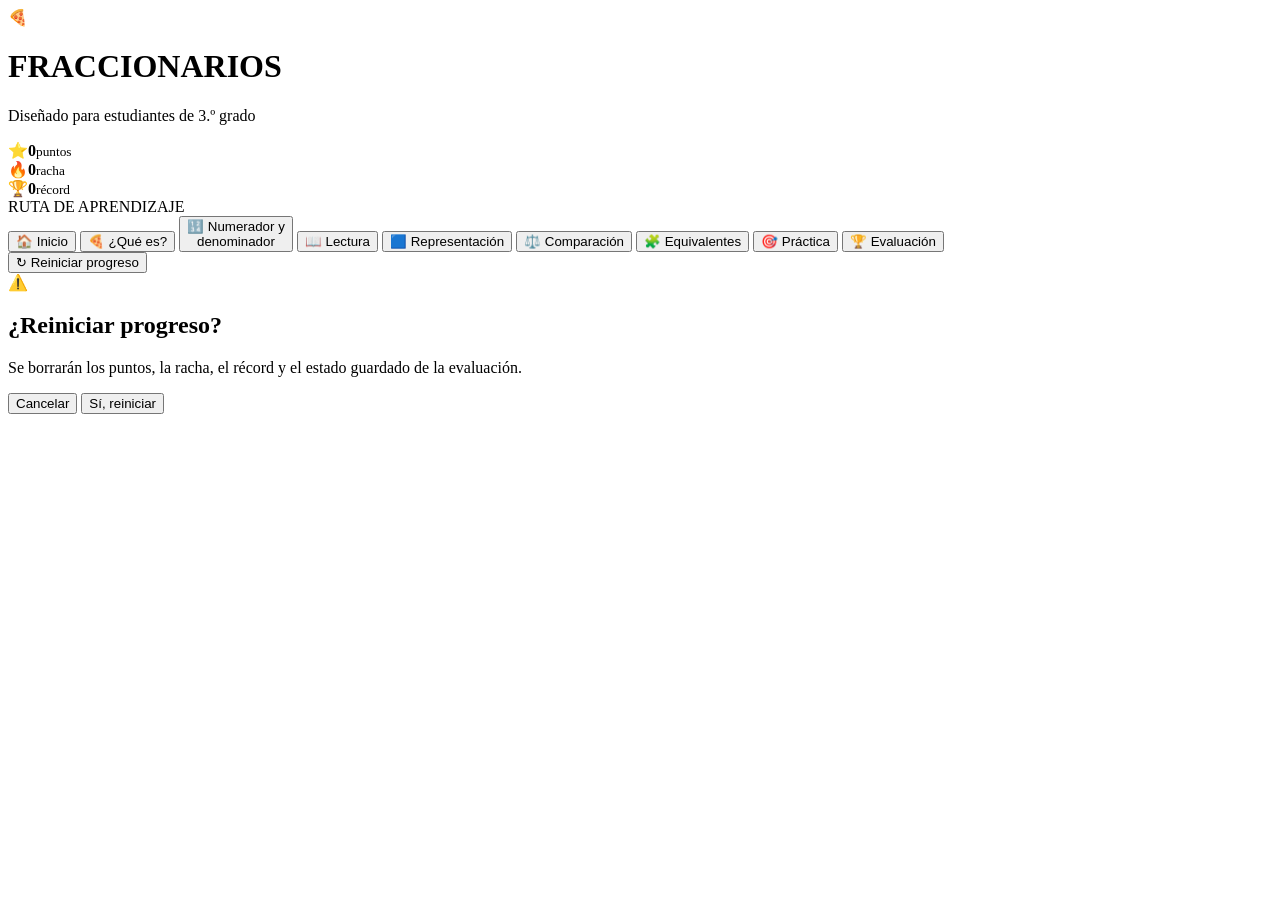
==== materias/fraccionarios.html @ 324e5403 "Add files via upload" ====
<!DOCTYPE html>
<html lang="es">
<head>
  <meta charset="UTF-8">
  <meta name="viewport" content="width=device-width, initial-scale=1.0">
  <meta name="description" content="Fraccionarios interactivos para estudiantes de 3.º grado.">
  <title>Fraccionarios · 3.º grado</title>
  <link rel="stylesheet" href="styles.css">
</head>
<body>
  <div class="app-shell">
    <header class="topbar">
      <div class="brand">
        <div class="brand-icon" aria-hidden="true">🍕</div>
        <div>
          <h1>FRACCIONARIOS</h1>
          <p>Diseñado para estudiantes de 3.º grado</p>
        </div>
      </div>

      <div class="stats" aria-label="Progreso">
        <div class="stat-card"><span>⭐</span><strong id="points">0</strong><small>puntos</small></div>
        <div class="stat-card"><span>🔥</span><strong id="streak">0</strong><small>racha</small></div>
        <div class="stat-card"><span>🏆</span><strong id="bestScore">0</strong><small>récord</small></div>
      </div>
    </header>

    <div class="layout">
      <aside class="sidebar">
        <div class="sidebar-title">RUTA DE APRENDIZAJE</div>
        <nav id="mainNav" class="main-nav" aria-label="Secciones">
          <button class="nav-btn active" data-view="home">🏠 <span>Inicio</span></button>
          <button class="nav-btn" data-view="concepto">🍕 <span>¿Qué es?</span></button>
          <button class="nav-btn" data-view="partes">🔢 <span>Numerador y<br>denominador</span></button>
          <button class="nav-btn" data-view="lectura">📖 <span>Lectura</span></button>
          <button class="nav-btn" data-view="representacion">🟦 <span>Representación</span></button>
          <button class="nav-btn" data-view="comparacion">⚖️ <span>Comparación</span></button>
          <button class="nav-btn" data-view="equivalentes">🧩 <span>Equivalentes</span></button>
          <button class="nav-btn" data-view="practica">🎯 <span>Práctica</span></button>
          <button class="nav-btn" data-view="evaluacion">🏆 <span>Evaluación</span></button>
        </nav>
        <button id="resetProgress" class="reset-btn">↻ Reiniciar progreso</button>
      </aside>

      <main id="app" class="content" tabindex="-1"></main>
    </div>
  </div>

  <div id="toast" class="toast" role="status" aria-live="polite"></div>

  <div id="confirmModal" class="modal-backdrop hidden" role="dialog" aria-modal="true" aria-labelledby="confirmTitle">
    <div class="modal">
      <div class="modal-icon">⚠️</div>
      <h2 id="confirmTitle">¿Reiniciar progreso?</h2>
      <p>Se borrarán los puntos, la racha, el récord y el estado guardado de la evaluación.</p>
      <div class="modal-actions">
        <button id="cancelReset" class="btn secondary">Cancelar</button>
        <button id="confirmReset" class="btn danger">Sí, reiniciar</button>
      </div>
    </div>
  </div>

  <script src="script.js"></script>
</body>
</html>
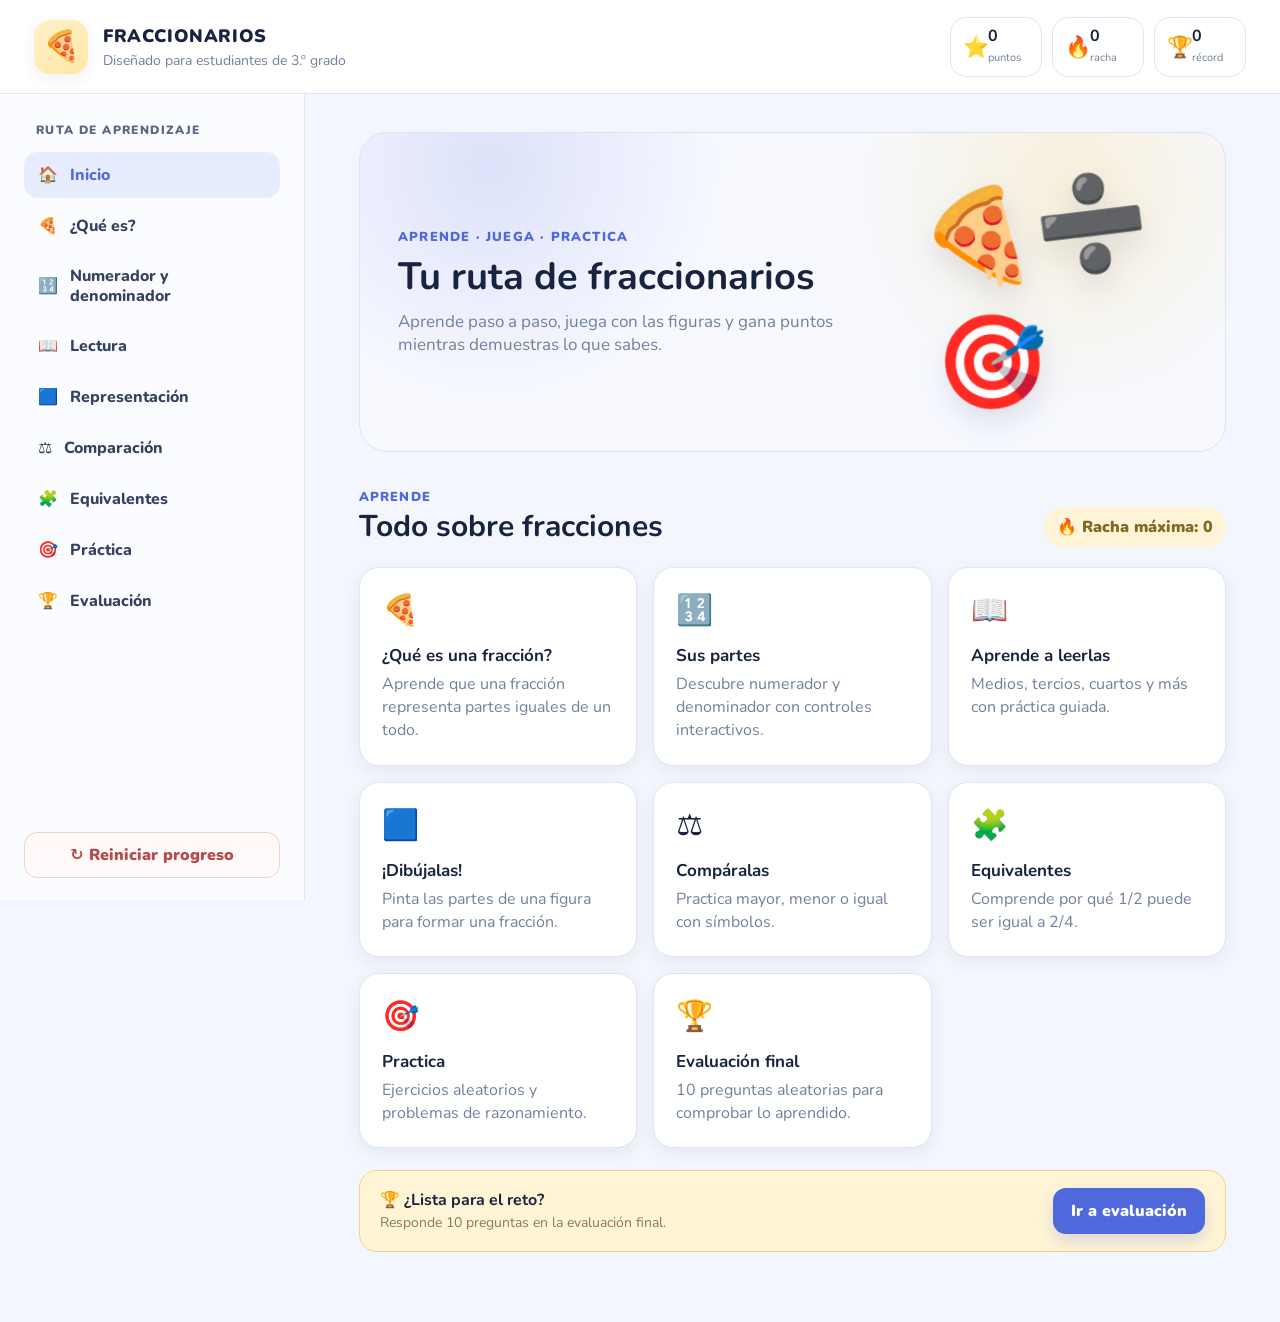
==== commit a6cc5fce: "Add files via upload" ====
--- a/materias/fraccionarios.html
+++ b/materias/fraccionarios.html
@@ -5,7 +5,7 @@
   <meta name="viewport" content="width=device-width, initial-scale=1.0">
   <meta name="description" content="Fraccionarios interactivos para estudiantes de 3.º grado.">
   <title>Fraccionarios · 3.º grado</title>
-  <link rel="stylesheet" href="styles.css">
+  <link rel="stylesheet" href="../css/fraccionarios.css">
 </head>
 <body>
   <div class="app-shell">
@@ -60,6 +60,6 @@
     </div>
   </div>
 
-  <script src="script.js"></script>
+  <script src="../js/fraccionarios.js"></script>
 </body>
 </html>
--- a/css/fraccionarios.css
+++ b/css/fraccionarios.css
@@ -0,0 +1,320 @@
+@import url('https://fonts.googleapis.com/css2?family=Nunito:wght@400;600;700;800;900&family=Press+Start+2P&display=swap');
+
+:root{
+  --bg:#f3f6fc;
+  --surface:#ffffff;
+  --surface-2:#eef2ff;
+  --ink:#17233f;
+  --muted:#71809c;
+  --primary:#4f68db;
+  --primary-dark:#3f55bf;
+  --primary-soft:#e8ecff;
+  --gold:#f6c84c;
+  --gold-soft:#fff4d5;
+  --green:#21a67a;
+  --green-soft:#e4f8f0;
+  --red:#e85d67;
+  --red-soft:#fff0f1;
+  --orange:#f39b35;
+  --purple:#7c63d9;
+  --line:#dfe5f1;
+  --shadow:0 12px 30px rgba(35,52,92,.08);
+  --shadow-sm:0 5px 16px rgba(35,52,92,.07);
+  --radius:20px;
+}
+
+*{box-sizing:border-box}
+html{scroll-behavior:smooth}
+body{
+  margin:0;
+  min-height:100vh;
+  font-family:"Nunito",system-ui,sans-serif;
+  color:var(--ink);
+  background:var(--bg);
+}
+button,input{font:inherit}
+button{cursor:pointer}
+button:focus-visible,input:focus-visible{outline:3px solid rgba(79,104,219,.35);outline-offset:2px}
+
+.topbar{
+  min-height:94px;
+  background:rgba(255,255,255,.97);
+  border-bottom:1px solid var(--line);
+  display:flex;
+  align-items:center;
+  justify-content:space-between;
+  gap:20px;
+  padding:15px 34px;
+  position:sticky;
+  top:0;
+  z-index:20;
+}
+.brand{display:flex;align-items:center;gap:15px}
+.brand-icon{
+  width:54px;height:54px;border-radius:16px;
+  display:grid;place-items:center;font-size:30px;
+  background:linear-gradient(145deg,#fff1c9,#ffe7a4);
+  box-shadow:var(--shadow-sm)
+}
+.brand h1{font-size:18px;letter-spacing:.6px;margin:0 0 3px;font-weight:900}
+.brand p{margin:0;color:var(--muted);font-size:14px}
+.stats{display:flex;gap:10px}
+.stat-card{
+  min-width:92px;height:60px;padding:7px 12px;
+  border:1px solid var(--line);border-radius:16px;background:#fff;
+  display:grid;grid-template-columns:25px 1fr;grid-template-rows:1fr 1fr;
+  align-items:center;
+}
+.stat-card span{grid-row:1/3;font-size:21px}
+.stat-card strong{font-size:16px;line-height:1}
+.stat-card small{font-size:11px;color:var(--muted)}
+
+.layout{display:grid;grid-template-columns:305px minmax(0,1fr);min-height:calc(100vh - 94px)}
+.sidebar{
+  background:#fbfcff;border-right:1px solid var(--line);
+  padding:28px 24px 22px;display:flex;flex-direction:column;
+  position:sticky;top:94px;height:calc(100vh - 94px)
+}
+.sidebar-title{font-size:12px;font-weight:900;letter-spacing:1.4px;color:#596781;margin:0 12px 14px}
+.main-nav{display:grid;gap:5px}
+.nav-btn{
+  border:0;background:transparent;color:#34425e;
+  border-radius:14px;padding:12px 14px;text-align:left;
+  display:flex;align-items:center;gap:12px;font-weight:800;font-size:16px;
+  transition:.2s ease;min-height:46px
+}
+.nav-btn:hover{background:#f0f3ff;transform:translateX(2px)}
+.nav-btn.active{background:var(--primary-soft);color:var(--primary)}
+.nav-btn span{line-height:1.25}
+.reset-btn{
+  margin-top:auto;border:1px solid #f0d2d2;background:#fff9f9;color:#b24d4d;
+  border-radius:13px;padding:11px;font-weight:900;transition:.2s
+}
+.reset-btn:hover{background:#fff0f0;transform:translateY(-1px)}
+
+.content{padding:38px 54px 70px;min-width:0}
+.view{max-width:1120px;margin:0 auto;animation:fadeIn .25s ease}
+@keyframes fadeIn{from{opacity:0;transform:translateY(6px)}to{opacity:1;transform:none}}
+
+.hero{
+  border:1px solid #dce3f7;border-radius:28px;padding:34px 38px;
+  background:
+    radial-gradient(circle at 82% 18%,rgba(246,200,76,.2),transparent 30%),
+    radial-gradient(circle at 15% 10%,rgba(79,104,219,.16),transparent 30%),
+    #f7f9ff;
+  display:flex;justify-content:space-between;gap:25px;align-items:center;
+  margin-bottom:36px;overflow:hidden
+}
+.eyebrow{font-weight:900;letter-spacing:1.2px;color:var(--primary);font-size:13px}
+.hero h2{font-size:38px;line-height:1.12;margin:10px 0 12px}
+.hero p{color:var(--muted);font-size:17px;margin:0;max-width:670px}
+.hero-art{font-size:92px;filter:drop-shadow(0 14px 15px rgba(50,50,80,.12));transform:rotate(-7deg)}
+
+.section-head{display:flex;align-items:end;justify-content:space-between;gap:20px;margin:0 0 20px}
+.section-head h2{margin:0;font-size:30px}
+.section-head p{margin:5px 0 0;color:var(--muted)}
+.kicker{color:var(--primary);font-weight:900;letter-spacing:1.1px;font-size:13px}
+.cards{display:grid;grid-template-columns:repeat(3,minmax(0,1fr));gap:16px}
+.card{
+  background:var(--surface);border:1px solid var(--line);border-radius:20px;
+  padding:22px;box-shadow:var(--shadow-sm);transition:.2s ease
+}
+.card:hover{transform:translateY(-3px);box-shadow:var(--shadow)}
+.card .icon{font-size:30px;margin-bottom:13px}
+.card h3{margin:0 0 6px;font-size:17px}
+.card p{margin:0;color:var(--muted);line-height:1.45}
+.card.action-card{cursor:pointer}
+.card.action-card:hover{border-color:#c9d1ff}
+
+.callout{
+  margin-top:22px;border:1px solid #f0d58b;background:var(--gold-soft);
+  border-radius:18px;padding:17px 20px;display:flex;align-items:center;
+  justify-content:space-between;gap:15px
+}
+.callout strong{display:block}.callout span{color:#8d7a4c;font-size:14px}
+
+.panel{
+  background:#fff;border:1px solid var(--line);border-radius:22px;
+  padding:24px;box-shadow:var(--shadow-sm)
+}
+.grid-2{display:grid;grid-template-columns:repeat(2,minmax(0,1fr));gap:20px}
+.grid-3{display:grid;grid-template-columns:repeat(3,minmax(0,1fr));gap:16px}
+.center{text-align:center}
+.muted{color:var(--muted)}
+.btn{
+  border:0;border-radius:13px;padding:12px 18px;font-weight:900;
+  background:var(--primary);color:#fff;box-shadow:0 7px 15px rgba(79,104,219,.2);
+  transition:.18s ease
+}
+.btn:hover{background:var(--primary-dark);transform:translateY(-2px)}
+.btn:active{transform:translateY(0)}
+.btn.secondary{background:#eef1f7;color:#41506e;box-shadow:none}
+.btn.secondary:hover{background:#e3e7f0}
+.btn.success{background:var(--green)}
+.btn.success:hover{background:#168a65}
+.btn.danger{background:var(--red)}
+.btn.gold{background:var(--gold);color:#493b13;box-shadow:none}
+.btn:disabled{opacity:.5;cursor:not-allowed;transform:none}
+
+.object-picker{display:flex;gap:10px;flex-wrap:wrap;margin:18px 0}
+.object-btn{
+  border:1px solid var(--line);background:#fff;padding:10px 15px;border-radius:12px;
+  font-weight:800;color:#4c5a75
+}
+.object-btn:hover,.object-btn.active{background:var(--primary-soft);border-color:#bdc8ff;color:var(--primary)}
+.visual-stage{
+  min-height:260px;display:grid;place-items:center;background:#fbfcff;
+  border:1px dashed #cfd7e8;border-radius:18px;padding:25px
+}
+.pizza{width:210px;height:210px;border-radius:50%;position:relative;overflow:hidden;
+  background:conic-gradient(#ffd15a 0 25%,#f7b942 25% 50%,#ffe18a 50% 75%,#f3a933 75% 100%);
+  border:8px solid #eaa63a;box-shadow:inset 0 0 0 4px rgba(255,255,255,.35),0 12px 25px rgba(80,60,30,.13)}
+.pizza:before,.pizza:after{content:"";position:absolute;background:rgba(120,75,30,.35);z-index:2}
+.pizza:before{width:100%;height:4px;left:0;top:calc(50% - 2px)}
+.pizza:after{height:100%;width:4px;top:0;left:calc(50% - 2px)}
+.cake{width:240px;height:145px;border-radius:18px 18px 10px 10px;background:linear-gradient(#ffe6ad 0 26%,#b96f42 26% 82%,#9a5635 82%);border:5px solid #8e4d30;position:relative}
+.cake:after{content:"";position:absolute;left:8%;right:8%;top:36px;height:7px;background:#fff1d3;border-radius:8px}
+.chocolate{display:grid;grid-template-columns:repeat(4,1fr);grid-template-rows:repeat(3,1fr);width:260px;height:170px;border-radius:13px;background:#7b422b;border:7px solid #512c20;overflow:hidden}
+.chocolate span{border:2px solid #512c20;background:#925035}.chocolate span:nth-child(3n){background:#a55d37}
+
+.fraction{
+  display:inline-flex;flex-direction:column;vertical-align:middle;align-items:center;
+  font-weight:900;line-height:1;color:var(--ink);min-width:55px
+}
+.fraction .num{border-bottom:3px solid currentColor;padding:0 9px 5px;font-size:1.15em}
+.fraction .den{padding-top:5px;font-size:1.15em}
+.big-fraction{font-size:42px}
+.fraction-control{display:flex;align-items:center;justify-content:center;gap:20px;margin:20px 0}
+.stepper{display:flex;align-items:center;gap:10px}
+.stepper button{
+  width:42px;height:42px;border:0;border-radius:12px;background:var(--primary-soft);
+  color:var(--primary);font-size:23px;font-weight:900
+}
+.stepper button:hover{background:#dce2ff}
+.stepper strong{font-size:32px;min-width:40px;text-align:center}
+.equation{font-size:27px;font-weight:900;text-align:center;margin:18px 0}
+.explain-list{display:grid;gap:11px;margin-top:17px}
+.explain-row{padding:13px 15px;border-radius:13px;background:#f7f9fc}
+.explain-row strong{display:block}.explain-row span{color:var(--muted);font-size:14px}
+
+.reading-card{display:grid;grid-template-columns:160px 1fr;gap:25px;align-items:center}
+.mini-visual{width:150px;height:150px;margin:auto;position:relative}
+.circle-parts{width:150px;height:150px;border-radius:50%;border:7px solid #c7d0e2;background:conic-gradient(var(--primary) var(--filled),#eef1f7 0);position:relative}
+.circle-parts::after{content:"";position:absolute;inset:20px;border-radius:50%;border:2px solid rgba(255,255,255,.7)}
+.reading-answer{padding:15px;border-radius:14px;background:var(--green-soft);color:#167356;font-size:19px;font-weight:900;margin:15px 0}
+.reading-hidden{display:none}
+.controls-row{display:flex;gap:10px;flex-wrap:wrap}
+
+.graph-board{text-align:center}
+.graph-figure{width:min(360px,80vw);height:300px;margin:15px auto}
+.graph-help{background:#f7f9fc;padding:13px;border-radius:14px;color:var(--muted);margin-bottom:14px}
+.click-grid{display:grid;gap:6px;width:min(520px,100%);margin:0 auto}
+.click-cell{
+  aspect-ratio:1;border:2px solid #cbd4e5;border-radius:9px;background:#f0f3f8;
+  transition:.15s;min-width:0
+}
+.click-cell:hover{transform:scale(.96);border-color:#9eace1}
+.click-cell.selected{background:#5b78df;border-color:#405bc4;box-shadow:inset 0 0 0 3px rgba(255,255,255,.18)}
+.target-box{background:var(--gold-soft);border:1px solid #f0d58b;border-radius:15px;padding:14px;text-align:center;margin-bottom:18px}
+.target-box strong{font-size:24px}
+
+.comparison-question{text-align:center}
+.compare-fractions{display:flex;justify-content:center;align-items:center;gap:25px;font-size:35px;font-weight:900;margin:25px 0}
+.symbols{display:flex;justify-content:center;gap:10px}
+.symbol-btn{width:65px;height:55px;border:1px solid var(--line);background:#fff;border-radius:14px;font-size:25px;font-weight:900;color:#40506d}
+.symbol-btn:hover,.symbol-btn.active{background:var(--primary-soft);border-color:#bbc5ff;color:var(--primary)}
+.feedback{margin-top:16px;padding:14px;border-radius:14px;font-weight:800}
+.feedback.correct{background:var(--green-soft);color:#137053}
+.feedback.incorrect{background:var(--red-soft);color:#b6434d}
+
+.equiv-figures{display:grid;grid-template-columns:1fr 1fr;gap:25px;align-items:center}
+.partition{
+  width:min(280px,100%);height:190px;margin:auto;border:4px solid #aeb9cf;border-radius:18px;
+  display:grid;overflow:hidden;background:#f1f3f7
+}
+.partition div{border:1px solid #c7cede;background:#e9edf4;transition:.2s}
+.partition div.filled{background:#6c86e5}
+.slider-wrap{margin:15px 0}.slider-wrap label{font-weight:800;display:flex;justify-content:space-between}
+input[type=range]{width:100%;accent-color:var(--primary)}
+
+.practice-box{max-width:760px;margin:0 auto}
+.question-number{color:var(--primary);font-weight:900;font-size:13px;letter-spacing:1px}
+.question-text{font-size:24px;font-weight:900;line-height:1.35;margin:10px 0 20px}
+.answer-grid{display:grid;grid-template-columns:repeat(2,minmax(0,1fr));gap:12px}
+.answer-btn{
+  border:1px solid var(--line);background:#fff;border-radius:15px;padding:15px;
+  color:var(--ink);font-weight:900;text-align:left;transition:.18s
+}
+.answer-btn:hover{border-color:#abb9ef;background:#f7f8ff;transform:translateY(-1px)}
+.answer-btn.selected{border-color:var(--primary);background:var(--primary-soft);color:var(--primary)}
+.answer-btn.correct{background:var(--green-soft);border-color:#8ed9bd;color:#126d51}
+.answer-btn.wrong{background:var(--red-soft);border-color:#efb1b7;color:#a73f49}
+.problem-card{margin-top:20px;background:#fffaf0;border:1px solid #f0dfad;border-radius:17px;padding:18px}
+.feedback-box{min-height:52px;margin-top:15px}
+
+.eval-start{text-align:center;padding:30px}
+.eval-start .trophy{font-size:70px}
+.eval-progress{height:10px;background:#e8ebf2;border-radius:20px;overflow:hidden;margin:15px 0 22px}
+.eval-progress > div{height:100%;background:linear-gradient(90deg,var(--primary),#8297ef);width:0;transition:.25s}
+.eval-options{display:grid;gap:10px}
+.eval-option{border:1px solid var(--line);background:#fff;border-radius:14px;padding:14px;text-align:left;font-weight:800}
+.eval-option:hover{background:#f7f8ff;border-color:#b8c2ee}
+.eval-option.selected{background:var(--primary-soft);border-color:#aebaff;color:var(--primary)}
+.eval-result{text-align:center;padding:30px}
+.score-ring{width:150px;height:150px;border-radius:50%;margin:10px auto 20px;display:grid;place-items:center;background:conic-gradient(var(--primary) var(--score-angle),#e8ebf3 0)}
+.score-ring::before{content:"";grid-area:1/1;width:116px;height:116px;border-radius:50%;background:#fff}
+.score-ring span{grid-area:1/1;z-index:1;font-size:29px;font-weight:900}
+.badges{display:flex;justify-content:center;gap:10px;flex-wrap:wrap;margin:18px 0}
+.badge{padding:9px 13px;border-radius:999px;background:var(--gold-soft);font-weight:900;color:#806a28}
+
+.toast{
+  position:fixed;right:22px;bottom:22px;z-index:50;
+  background:#17233f;color:#fff;border-radius:14px;padding:13px 17px;
+  box-shadow:var(--shadow);transform:translateY(20px);opacity:0;pointer-events:none;
+  transition:.25s;font-weight:800
+}
+.toast.show{transform:none;opacity:1}
+.modal-backdrop{
+  position:fixed;inset:0;background:rgba(18,28,49,.48);backdrop-filter:blur(3px);
+  z-index:100;display:grid;place-items:center;padding:20px
+}
+.hidden{display:none!important}
+.modal{background:#fff;border-radius:24px;max-width:430px;width:100%;padding:28px;box-shadow:0 25px 70px rgba(0,0,0,.2);text-align:center}
+.modal-icon{font-size:45px}.modal h2{margin:8px 0}.modal p{color:var(--muted);line-height:1.5}
+.modal-actions{display:flex;justify-content:center;gap:10px;margin-top:20px}
+
+.reward{animation:pop .45s ease}
+@keyframes pop{0%{transform:scale(.8);opacity:.4}65%{transform:scale(1.08)}100%{transform:scale(1);opacity:1}}
+
+@media(max-width:1050px){
+  .layout{grid-template-columns:235px 1fr}
+  .sidebar{padding:25px 14px}
+  .content{padding:30px 28px 60px}
+  .cards{grid-template-columns:repeat(2,minmax(0,1fr))}
+}
+@media(max-width:760px){
+  .topbar{position:relative;padding:13px 15px;align-items:flex-start}
+  .brand-icon{width:45px;height:45px;font-size:25px}.brand h1{font-size:15px}.brand p{font-size:11px}
+  .stats{gap:5px}.stat-card{min-width:65px;height:52px;padding:5px 7px}.stat-card span{font-size:16px}.stat-card strong{font-size:14px}.stat-card small{font-size:9px}
+  .layout{display:block}
+  .sidebar{position:sticky;top:0;height:auto;z-index:15;padding:8px;border-right:0;border-bottom:1px solid var(--line);overflow-x:auto}
+  .sidebar-title{display:none}
+  .main-nav{display:flex;gap:5px;width:max-content}
+  .nav-btn{padding:9px 11px;min-height:40px;font-size:13px;white-space:nowrap}
+  .nav-btn br{display:none}.reset-btn{display:none}
+  .content{padding:22px 14px 45px}
+  .hero{padding:25px 20px;border-radius:22px}.hero h2{font-size:29px}.hero p{font-size:15px}.hero-art{font-size:65px}
+  .cards,.grid-2,.grid-3,.equiv-figures{grid-template-columns:1fr}
+  .section-head{display:block}.section-head h2{font-size:25px}
+  .panel{padding:18px}
+  .reading-card{grid-template-columns:1fr}
+  .answer-grid{grid-template-columns:1fr}
+  .compare-fractions{gap:13px;font-size:28px}.big-fraction{font-size:34px}
+  .fraction-control{gap:9px}
+}
+@media(max-width:470px){
+  .topbar{gap:8px}.brand p{display:none}.brand-icon{display:none}
+  .stats{margin-left:auto}.stat-card{min-width:56px}.stat-card span{display:none}
+  .hero-art{display:none}.hero h2{font-size:25px}
+  .content{padding-left:10px;padding-right:10px}
+}
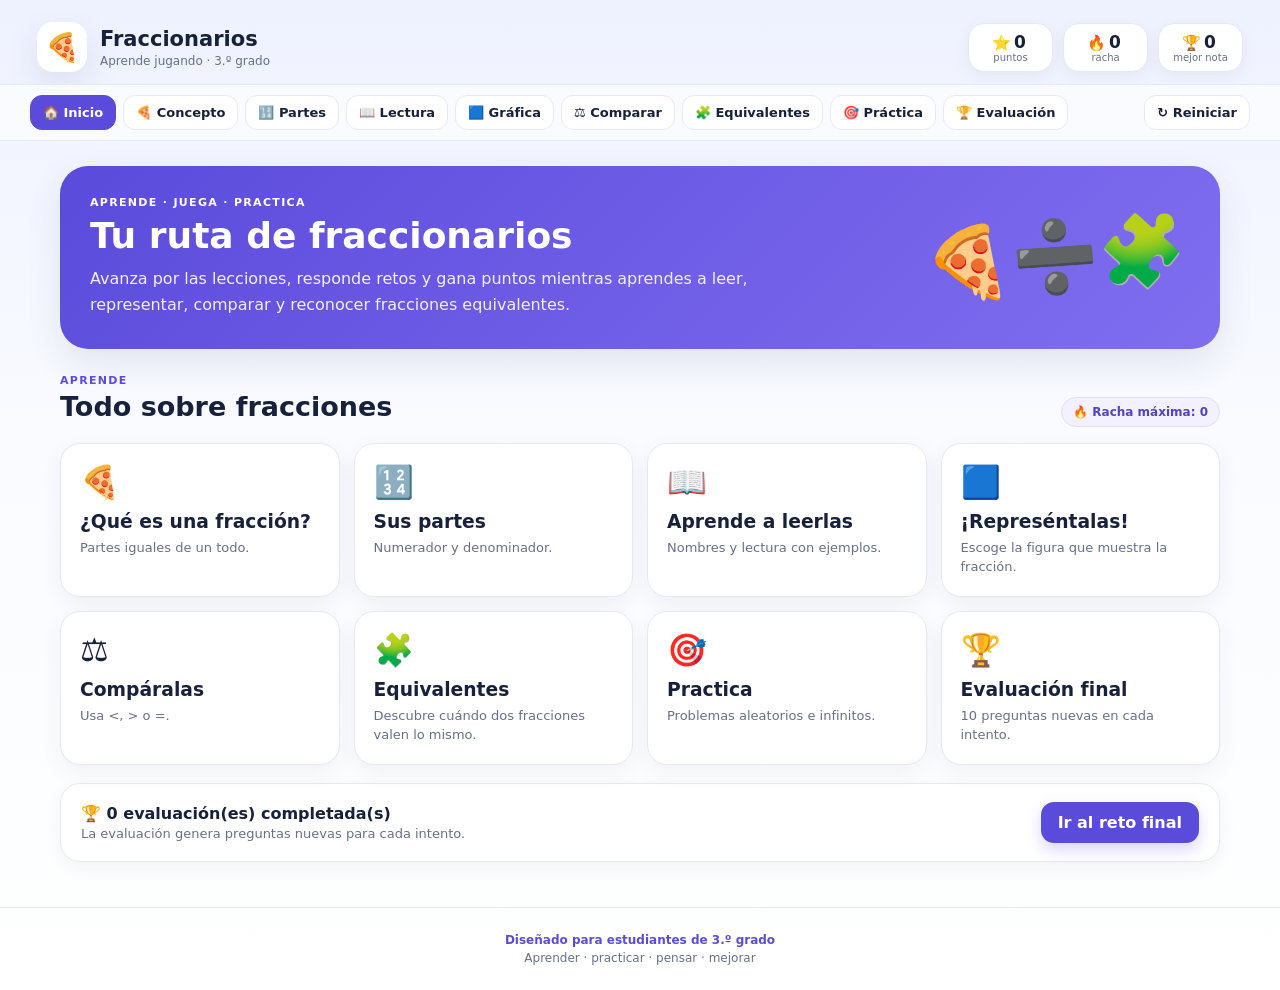
==== commit 204196c7: "Add files via upload" ====
--- a/materias/fraccionarios.html
+++ b/materias/fraccionarios.html
@@ -1,65 +1,62 @@
-<!DOCTYPE html>
+<!doctype html>
 <html lang="es">
 <head>
-  <meta charset="UTF-8">
-  <meta name="viewport" content="width=device-width, initial-scale=1.0">
-  <meta name="description" content="Fraccionarios interactivos para estudiantes de 3.º grado.">
+  <meta charset="utf-8">
+  <meta name="viewport" content="width=device-width, initial-scale=1">
+  <meta name="description" content="Fraccionarios interactivos para estudiantes de tercer grado">
   <title>Fraccionarios · 3.º grado</title>
   <link rel="stylesheet" href="../css/fraccionarios.css">
 </head>
 <body>
-  <div class="app-shell">
-    <header class="topbar">
-      <div class="brand">
-        <div class="brand-icon" aria-hidden="true">🍕</div>
-        <div>
-          <h1>FRACCIONARIOS</h1>
-          <p>Diseñado para estudiantes de 3.º grado</p>
-        </div>
+  <header class="topbar">
+    <div class="brand">
+      <div class="brand-mark">🍕</div>
+      <div>
+        <strong>Fraccionarios</strong>
+        <span>Aprende jugando · 3.º grado</span>
       </div>
+    </div>
+    <div class="top-stats" aria-label="Progreso">
+      <div class="stat"><span>⭐</span><b id="points">0</b><small>puntos</small></div>
+      <div class="stat"><span>🔥</span><b id="streak">0</b><small>racha</small></div>
+      <div class="stat"><span>🏆</span><b id="bestScore">0</b><small>mejor nota</small></div>
+    </div>
+  </header>
 
-      <div class="stats" aria-label="Progreso">
-        <div class="stat-card"><span>⭐</span><strong id="points">0</strong><small>puntos</small></div>
-        <div class="stat-card"><span>🔥</span><strong id="streak">0</strong><small>racha</small></div>
-        <div class="stat-card"><span>🏆</span><strong id="bestScore">0</strong><small>récord</small></div>
-      </div>
-    </header>
+  <nav class="nav" aria-label="Navegación principal">
+    <button class="nav-btn active" data-view="home">🏠 Inicio</button>
+    <button class="nav-btn" data-view="concepto">🍕 Concepto</button>
+    <button class="nav-btn" data-view="partes">🔢 Partes</button>
+    <button class="nav-btn" data-view="lectura">📖 Lectura</button>
+    <button class="nav-btn" data-view="representacion">🟦 Gráfica</button>
+    <button class="nav-btn" data-view="comparacion">⚖️ Comparar</button>
+    <button class="nav-btn" data-view="equivalentes">🧩 Equivalentes</button>
+    <button class="nav-btn" data-view="practica">🎯 Práctica</button>
+    <button class="nav-btn" data-view="evaluacion">🏆 Evaluación</button>
+    <button id="resetProgress" class="nav-btn reset">↻ Reiniciar</button>
+  </nav>
 
-    <div class="layout">
-      <aside class="sidebar">
-        <div class="sidebar-title">RUTA DE APRENDIZAJE</div>
-        <nav id="mainNav" class="main-nav" aria-label="Secciones">
-          <button class="nav-btn active" data-view="home">🏠 <span>Inicio</span></button>
-          <button class="nav-btn" data-view="concepto">🍕 <span>¿Qué es?</span></button>
-          <button class="nav-btn" data-view="partes">🔢 <span>Numerador y<br>denominador</span></button>
-          <button class="nav-btn" data-view="lectura">📖 <span>Lectura</span></button>
-          <button class="nav-btn" data-view="representacion">🟦 <span>Representación</span></button>
-          <button class="nav-btn" data-view="comparacion">⚖️ <span>Comparación</span></button>
-          <button class="nav-btn" data-view="equivalentes">🧩 <span>Equivalentes</span></button>
-          <button class="nav-btn" data-view="practica">🎯 <span>Práctica</span></button>
-          <button class="nav-btn" data-view="evaluacion">🏆 <span>Evaluación</span></button>
-        </nav>
-        <button id="resetProgress" class="reset-btn">↻ Reiniciar progreso</button>
-      </aside>
-
-      <main id="app" class="content" tabindex="-1"></main>
-    </div>
-  </div>
+  <main id="app" tabindex="-1"></main>
 
   <div id="toast" class="toast" role="status" aria-live="polite"></div>
 
-  <div id="confirmModal" class="modal-backdrop hidden" role="dialog" aria-modal="true" aria-labelledby="confirmTitle">
-    <div class="modal">
-      <div class="modal-icon">⚠️</div>
-      <h2 id="confirmTitle">¿Reiniciar progreso?</h2>
-      <p>Se borrarán los puntos, la racha, el récord y el estado guardado de la evaluación.</p>
-      <div class="modal-actions">
+  <div id="confirmModal" class="modal hidden" role="dialog" aria-modal="true" aria-labelledby="resetTitle">
+    <div class="modal-card">
+      <div class="modal-icon">🧹</div>
+      <h2 id="resetTitle">¿Reiniciar progreso?</h2>
+      <p>Se borrarán puntos, racha, récord y el estado de la evaluación guardada.</p>
+      <div class="controls-row">
         <button id="cancelReset" class="btn secondary">Cancelar</button>
         <button id="confirmReset" class="btn danger">Sí, reiniciar</button>
       </div>
     </div>
   </div>
 
-  <script src="../js/fraccionarios.js"></script>
+  <footer>
+    <strong>Diseñado para estudiantes de 3.º grado</strong>
+    <span>Aprender · practicar · pensar · mejorar</span>
+  </footer>
+
+  <script src="../js/fraccionarios.js" defer></script>
 </body>
-</html>
+</html>
--- a/css/fraccionarios.css
+++ b/css/fraccionarios.css
@@ -1,320 +1,36 @@
-@import url('https://fonts.googleapis.com/css2?family=Nunito:wght@400;600;700;800;900&family=Press+Start+2P&display=swap');
-
+*{box-sizing:border-box}
 :root{
-  --bg:#f3f6fc;
-  --surface:#ffffff;
-  --surface-2:#eef2ff;
-  --ink:#17233f;
-  --muted:#71809c;
-  --primary:#4f68db;
-  --primary-dark:#3f55bf;
-  --primary-soft:#e8ecff;
-  --gold:#f6c84c;
-  --gold-soft:#fff4d5;
-  --green:#21a67a;
-  --green-soft:#e4f8f0;
-  --red:#e85d67;
-  --red-soft:#fff0f1;
-  --orange:#f39b35;
-  --purple:#7c63d9;
-  --line:#dfe5f1;
-  --shadow:0 12px 30px rgba(35,52,92,.08);
-  --shadow-sm:0 5px 16px rgba(35,52,92,.07);
-  --radius:20px;
+  --bg:#f5f7ff;--panel:#fff;--ink:#18213b;--muted:#66708b;--line:#e5e9f4;
+  --primary:#5b4bdb;--primary2:#7a68ef;--blue:#2d8cff;--green:#16a66a;
+  --red:#e64c62;--gold:#f2aa28;--shadow:0 14px 35px rgba(38,48,91,.10);
+  --radius:22px
 }
-
-*{box-sizing:border-box}
-html{scroll-behavior:smooth}
-body{
-  margin:0;
-  min-height:100vh;
-  font-family:"Nunito",system-ui,sans-serif;
-  color:var(--ink);
-  background:var(--bg);
-}
+body{margin:0;background:linear-gradient(180deg,#eef2ff 0,#f9fbff 45%,#fff 100%);color:var(--ink);font-family:Inter,system-ui,-apple-system,BlinkMacSystemFont,"Segoe UI",sans-serif;min-height:100vh}
 button,input{font:inherit}
 button{cursor:pointer}
-button:focus-visible,input:focus-visible{outline:3px solid rgba(79,104,219,.35);outline-offset:2px}
-
-.topbar{
-  min-height:94px;
-  background:rgba(255,255,255,.97);
-  border-bottom:1px solid var(--line);
-  display:flex;
-  align-items:center;
-  justify-content:space-between;
-  gap:20px;
-  padding:15px 34px;
-  position:sticky;
-  top:0;
-  z-index:20;
-}
-.brand{display:flex;align-items:center;gap:15px}
-.brand-icon{
-  width:54px;height:54px;border-radius:16px;
-  display:grid;place-items:center;font-size:30px;
-  background:linear-gradient(145deg,#fff1c9,#ffe7a4);
-  box-shadow:var(--shadow-sm)
-}
-.brand h1{font-size:18px;letter-spacing:.6px;margin:0 0 3px;font-weight:900}
-.brand p{margin:0;color:var(--muted);font-size:14px}
-.stats{display:flex;gap:10px}
-.stat-card{
-  min-width:92px;height:60px;padding:7px 12px;
-  border:1px solid var(--line);border-radius:16px;background:#fff;
-  display:grid;grid-template-columns:25px 1fr;grid-template-rows:1fr 1fr;
-  align-items:center;
-}
-.stat-card span{grid-row:1/3;font-size:21px}
-.stat-card strong{font-size:16px;line-height:1}
-.stat-card small{font-size:11px;color:var(--muted)}
-
-.layout{display:grid;grid-template-columns:305px minmax(0,1fr);min-height:calc(100vh - 94px)}
-.sidebar{
-  background:#fbfcff;border-right:1px solid var(--line);
-  padding:28px 24px 22px;display:flex;flex-direction:column;
-  position:sticky;top:94px;height:calc(100vh - 94px)
-}
-.sidebar-title{font-size:12px;font-weight:900;letter-spacing:1.4px;color:#596781;margin:0 12px 14px}
-.main-nav{display:grid;gap:5px}
-.nav-btn{
-  border:0;background:transparent;color:#34425e;
-  border-radius:14px;padding:12px 14px;text-align:left;
-  display:flex;align-items:center;gap:12px;font-weight:800;font-size:16px;
-  transition:.2s ease;min-height:46px
-}
-.nav-btn:hover{background:#f0f3ff;transform:translateX(2px)}
-.nav-btn.active{background:var(--primary-soft);color:var(--primary)}
-.nav-btn span{line-height:1.25}
-.reset-btn{
-  margin-top:auto;border:1px solid #f0d2d2;background:#fff9f9;color:#b24d4d;
-  border-radius:13px;padding:11px;font-weight:900;transition:.2s
-}
-.reset-btn:hover{background:#fff0f0;transform:translateY(-1px)}
-
-.content{padding:38px 54px 70px;min-width:0}
-.view{max-width:1120px;margin:0 auto;animation:fadeIn .25s ease}
-@keyframes fadeIn{from{opacity:0;transform:translateY(6px)}to{opacity:1;transform:none}}
-
-.hero{
-  border:1px solid #dce3f7;border-radius:28px;padding:34px 38px;
-  background:
-    radial-gradient(circle at 82% 18%,rgba(246,200,76,.2),transparent 30%),
-    radial-gradient(circle at 15% 10%,rgba(79,104,219,.16),transparent 30%),
-    #f7f9ff;
-  display:flex;justify-content:space-between;gap:25px;align-items:center;
-  margin-bottom:36px;overflow:hidden
-}
-.eyebrow{font-weight:900;letter-spacing:1.2px;color:var(--primary);font-size:13px}
-.hero h2{font-size:38px;line-height:1.12;margin:10px 0 12px}
-.hero p{color:var(--muted);font-size:17px;margin:0;max-width:670px}
-.hero-art{font-size:92px;filter:drop-shadow(0 14px 15px rgba(50,50,80,.12));transform:rotate(-7deg)}
-
-.section-head{display:flex;align-items:end;justify-content:space-between;gap:20px;margin:0 0 20px}
-.section-head h2{margin:0;font-size:30px}
-.section-head p{margin:5px 0 0;color:var(--muted)}
-.kicker{color:var(--primary);font-weight:900;letter-spacing:1.1px;font-size:13px}
-.cards{display:grid;grid-template-columns:repeat(3,minmax(0,1fr));gap:16px}
-.card{
-  background:var(--surface);border:1px solid var(--line);border-radius:20px;
-  padding:22px;box-shadow:var(--shadow-sm);transition:.2s ease
-}
-.card:hover{transform:translateY(-3px);box-shadow:var(--shadow)}
-.card .icon{font-size:30px;margin-bottom:13px}
-.card h3{margin:0 0 6px;font-size:17px}
-.card p{margin:0;color:var(--muted);line-height:1.45}
-.card.action-card{cursor:pointer}
-.card.action-card:hover{border-color:#c9d1ff}
-
-.callout{
-  margin-top:22px;border:1px solid #f0d58b;background:var(--gold-soft);
-  border-radius:18px;padding:17px 20px;display:flex;align-items:center;
-  justify-content:space-between;gap:15px
-}
-.callout strong{display:block}.callout span{color:#8d7a4c;font-size:14px}
-
-.panel{
-  background:#fff;border:1px solid var(--line);border-radius:22px;
-  padding:24px;box-shadow:var(--shadow-sm)
-}
-.grid-2{display:grid;grid-template-columns:repeat(2,minmax(0,1fr));gap:20px}
-.grid-3{display:grid;grid-template-columns:repeat(3,minmax(0,1fr));gap:16px}
-.center{text-align:center}
-.muted{color:var(--muted)}
-.btn{
-  border:0;border-radius:13px;padding:12px 18px;font-weight:900;
-  background:var(--primary);color:#fff;box-shadow:0 7px 15px rgba(79,104,219,.2);
-  transition:.18s ease
-}
-.btn:hover{background:var(--primary-dark);transform:translateY(-2px)}
-.btn:active{transform:translateY(0)}
-.btn.secondary{background:#eef1f7;color:#41506e;box-shadow:none}
-.btn.secondary:hover{background:#e3e7f0}
-.btn.success{background:var(--green)}
-.btn.success:hover{background:#168a65}
-.btn.danger{background:var(--red)}
-.btn.gold{background:var(--gold);color:#493b13;box-shadow:none}
-.btn:disabled{opacity:.5;cursor:not-allowed;transform:none}
-
-.object-picker{display:flex;gap:10px;flex-wrap:wrap;margin:18px 0}
-.object-btn{
-  border:1px solid var(--line);background:#fff;padding:10px 15px;border-radius:12px;
-  font-weight:800;color:#4c5a75
-}
-.object-btn:hover,.object-btn.active{background:var(--primary-soft);border-color:#bdc8ff;color:var(--primary)}
-.visual-stage{
-  min-height:260px;display:grid;place-items:center;background:#fbfcff;
-  border:1px dashed #cfd7e8;border-radius:18px;padding:25px
-}
-.pizza{width:210px;height:210px;border-radius:50%;position:relative;overflow:hidden;
-  background:conic-gradient(#ffd15a 0 25%,#f7b942 25% 50%,#ffe18a 50% 75%,#f3a933 75% 100%);
-  border:8px solid #eaa63a;box-shadow:inset 0 0 0 4px rgba(255,255,255,.35),0 12px 25px rgba(80,60,30,.13)}
-.pizza:before,.pizza:after{content:"";position:absolute;background:rgba(120,75,30,.35);z-index:2}
-.pizza:before{width:100%;height:4px;left:0;top:calc(50% - 2px)}
-.pizza:after{height:100%;width:4px;top:0;left:calc(50% - 2px)}
-.cake{width:240px;height:145px;border-radius:18px 18px 10px 10px;background:linear-gradient(#ffe6ad 0 26%,#b96f42 26% 82%,#9a5635 82%);border:5px solid #8e4d30;position:relative}
-.cake:after{content:"";position:absolute;left:8%;right:8%;top:36px;height:7px;background:#fff1d3;border-radius:8px}
-.chocolate{display:grid;grid-template-columns:repeat(4,1fr);grid-template-rows:repeat(3,1fr);width:260px;height:170px;border-radius:13px;background:#7b422b;border:7px solid #512c20;overflow:hidden}
-.chocolate span{border:2px solid #512c20;background:#925035}.chocolate span:nth-child(3n){background:#a55d37}
-
-.fraction{
-  display:inline-flex;flex-direction:column;vertical-align:middle;align-items:center;
-  font-weight:900;line-height:1;color:var(--ink);min-width:55px
-}
-.fraction .num{border-bottom:3px solid currentColor;padding:0 9px 5px;font-size:1.15em}
-.fraction .den{padding-top:5px;font-size:1.15em}
-.big-fraction{font-size:42px}
-.fraction-control{display:flex;align-items:center;justify-content:center;gap:20px;margin:20px 0}
-.stepper{display:flex;align-items:center;gap:10px}
-.stepper button{
-  width:42px;height:42px;border:0;border-radius:12px;background:var(--primary-soft);
-  color:var(--primary);font-size:23px;font-weight:900
-}
-.stepper button:hover{background:#dce2ff}
-.stepper strong{font-size:32px;min-width:40px;text-align:center}
-.equation{font-size:27px;font-weight:900;text-align:center;margin:18px 0}
-.explain-list{display:grid;gap:11px;margin-top:17px}
-.explain-row{padding:13px 15px;border-radius:13px;background:#f7f9fc}
-.explain-row strong{display:block}.explain-row span{color:var(--muted);font-size:14px}
-
-.reading-card{display:grid;grid-template-columns:160px 1fr;gap:25px;align-items:center}
-.mini-visual{width:150px;height:150px;margin:auto;position:relative}
-.circle-parts{width:150px;height:150px;border-radius:50%;border:7px solid #c7d0e2;background:conic-gradient(var(--primary) var(--filled),#eef1f7 0);position:relative}
-.circle-parts::after{content:"";position:absolute;inset:20px;border-radius:50%;border:2px solid rgba(255,255,255,.7)}
-.reading-answer{padding:15px;border-radius:14px;background:var(--green-soft);color:#167356;font-size:19px;font-weight:900;margin:15px 0}
-.reading-hidden{display:none}
-.controls-row{display:flex;gap:10px;flex-wrap:wrap}
-
-.graph-board{text-align:center}
-.graph-figure{width:min(360px,80vw);height:300px;margin:15px auto}
-.graph-help{background:#f7f9fc;padding:13px;border-radius:14px;color:var(--muted);margin-bottom:14px}
-.click-grid{display:grid;gap:6px;width:min(520px,100%);margin:0 auto}
-.click-cell{
-  aspect-ratio:1;border:2px solid #cbd4e5;border-radius:9px;background:#f0f3f8;
-  transition:.15s;min-width:0
-}
-.click-cell:hover{transform:scale(.96);border-color:#9eace1}
-.click-cell.selected{background:#5b78df;border-color:#405bc4;box-shadow:inset 0 0 0 3px rgba(255,255,255,.18)}
-.target-box{background:var(--gold-soft);border:1px solid #f0d58b;border-radius:15px;padding:14px;text-align:center;margin-bottom:18px}
-.target-box strong{font-size:24px}
-
-.comparison-question{text-align:center}
-.compare-fractions{display:flex;justify-content:center;align-items:center;gap:25px;font-size:35px;font-weight:900;margin:25px 0}
-.symbols{display:flex;justify-content:center;gap:10px}
-.symbol-btn{width:65px;height:55px;border:1px solid var(--line);background:#fff;border-radius:14px;font-size:25px;font-weight:900;color:#40506d}
-.symbol-btn:hover,.symbol-btn.active{background:var(--primary-soft);border-color:#bbc5ff;color:var(--primary)}
-.feedback{margin-top:16px;padding:14px;border-radius:14px;font-weight:800}
-.feedback.correct{background:var(--green-soft);color:#137053}
-.feedback.incorrect{background:var(--red-soft);color:#b6434d}
-
-.equiv-figures{display:grid;grid-template-columns:1fr 1fr;gap:25px;align-items:center}
-.partition{
-  width:min(280px,100%);height:190px;margin:auto;border:4px solid #aeb9cf;border-radius:18px;
-  display:grid;overflow:hidden;background:#f1f3f7
-}
-.partition div{border:1px solid #c7cede;background:#e9edf4;transition:.2s}
-.partition div.filled{background:#6c86e5}
-.slider-wrap{margin:15px 0}.slider-wrap label{font-weight:800;display:flex;justify-content:space-between}
-input[type=range]{width:100%;accent-color:var(--primary)}
-
-.practice-box{max-width:760px;margin:0 auto}
-.question-number{color:var(--primary);font-weight:900;font-size:13px;letter-spacing:1px}
-.question-text{font-size:24px;font-weight:900;line-height:1.35;margin:10px 0 20px}
-.answer-grid{display:grid;grid-template-columns:repeat(2,minmax(0,1fr));gap:12px}
-.answer-btn{
-  border:1px solid var(--line);background:#fff;border-radius:15px;padding:15px;
-  color:var(--ink);font-weight:900;text-align:left;transition:.18s
-}
-.answer-btn:hover{border-color:#abb9ef;background:#f7f8ff;transform:translateY(-1px)}
-.answer-btn.selected{border-color:var(--primary);background:var(--primary-soft);color:var(--primary)}
-.answer-btn.correct{background:var(--green-soft);border-color:#8ed9bd;color:#126d51}
-.answer-btn.wrong{background:var(--red-soft);border-color:#efb1b7;color:#a73f49}
-.problem-card{margin-top:20px;background:#fffaf0;border:1px solid #f0dfad;border-radius:17px;padding:18px}
-.feedback-box{min-height:52px;margin-top:15px}
-
-.eval-start{text-align:center;padding:30px}
-.eval-start .trophy{font-size:70px}
-.eval-progress{height:10px;background:#e8ebf2;border-radius:20px;overflow:hidden;margin:15px 0 22px}
-.eval-progress > div{height:100%;background:linear-gradient(90deg,var(--primary),#8297ef);width:0;transition:.25s}
-.eval-options{display:grid;gap:10px}
-.eval-option{border:1px solid var(--line);background:#fff;border-radius:14px;padding:14px;text-align:left;font-weight:800}
-.eval-option:hover{background:#f7f8ff;border-color:#b8c2ee}
-.eval-option.selected{background:var(--primary-soft);border-color:#aebaff;color:var(--primary)}
-.eval-result{text-align:center;padding:30px}
-.score-ring{width:150px;height:150px;border-radius:50%;margin:10px auto 20px;display:grid;place-items:center;background:conic-gradient(var(--primary) var(--score-angle),#e8ebf3 0)}
-.score-ring::before{content:"";grid-area:1/1;width:116px;height:116px;border-radius:50%;background:#fff}
-.score-ring span{grid-area:1/1;z-index:1;font-size:29px;font-weight:900}
-.badges{display:flex;justify-content:center;gap:10px;flex-wrap:wrap;margin:18px 0}
-.badge{padding:9px 13px;border-radius:999px;background:var(--gold-soft);font-weight:900;color:#806a28}
-
-.toast{
-  position:fixed;right:22px;bottom:22px;z-index:50;
-  background:#17233f;color:#fff;border-radius:14px;padding:13px 17px;
-  box-shadow:var(--shadow);transform:translateY(20px);opacity:0;pointer-events:none;
-  transition:.25s;font-weight:800
-}
-.toast.show{transform:none;opacity:1}
-.modal-backdrop{
-  position:fixed;inset:0;background:rgba(18,28,49,.48);backdrop-filter:blur(3px);
-  z-index:100;display:grid;place-items:center;padding:20px
-}
-.hidden{display:none!important}
-.modal{background:#fff;border-radius:24px;max-width:430px;width:100%;padding:28px;box-shadow:0 25px 70px rgba(0,0,0,.2);text-align:center}
-.modal-icon{font-size:45px}.modal h2{margin:8px 0}.modal p{color:var(--muted);line-height:1.5}
-.modal-actions{display:flex;justify-content:center;gap:10px;margin-top:20px}
-
-.reward{animation:pop .45s ease}
-@keyframes pop{0%{transform:scale(.8);opacity:.4}65%{transform:scale(1.08)}100%{transform:scale(1);opacity:1}}
-
-@media(max-width:1050px){
-  .layout{grid-template-columns:235px 1fr}
-  .sidebar{padding:25px 14px}
-  .content{padding:30px 28px 60px}
-  .cards{grid-template-columns:repeat(2,minmax(0,1fr))}
-}
-@media(max-width:760px){
-  .topbar{position:relative;padding:13px 15px;align-items:flex-start}
-  .brand-icon{width:45px;height:45px;font-size:25px}.brand h1{font-size:15px}.brand p{font-size:11px}
-  .stats{gap:5px}.stat-card{min-width:65px;height:52px;padding:5px 7px}.stat-card span{font-size:16px}.stat-card strong{font-size:14px}.stat-card small{font-size:9px}
-  .layout{display:block}
-  .sidebar{position:sticky;top:0;height:auto;z-index:15;padding:8px;border-right:0;border-bottom:1px solid var(--line);overflow-x:auto}
-  .sidebar-title{display:none}
-  .main-nav{display:flex;gap:5px;width:max-content}
-  .nav-btn{padding:9px 11px;min-height:40px;font-size:13px;white-space:nowrap}
-  .nav-btn br{display:none}.reset-btn{display:none}
-  .content{padding:22px 14px 45px}
-  .hero{padding:25px 20px;border-radius:22px}.hero h2{font-size:29px}.hero p{font-size:15px}.hero-art{font-size:65px}
-  .cards,.grid-2,.grid-3,.equiv-figures{grid-template-columns:1fr}
-  .section-head{display:block}.section-head h2{font-size:25px}
-  .panel{padding:18px}
-  .reading-card{grid-template-columns:1fr}
-  .answer-grid{grid-template-columns:1fr}
-  .compare-fractions{gap:13px;font-size:28px}.big-fraction{font-size:34px}
-  .fraction-control{gap:9px}
-}
-@media(max-width:470px){
-  .topbar{gap:8px}.brand p{display:none}.brand-icon{display:none}
-  .stats{margin-left:auto}.stat-card{min-width:56px}.stat-card span{display:none}
-  .hero-art{display:none}.hero h2{font-size:25px}
-  .content{padding-left:10px;padding-right:10px}
-}
+.topbar{max-width:1250px;margin:auto;padding:22px 22px 12px;display:flex;align-items:center;justify-content:space-between;gap:20px}
+.brand{display:flex;align-items:center;gap:13px}.brand-mark{width:50px;height:50px;display:grid;place-items:center;background:#fff;border-radius:16px;box-shadow:var(--shadow);font-size:28px}
+.brand strong{display:block;font-size:21px}.brand span{display:block;color:var(--muted);font-size:12px;margin-top:3px}
+.top-stats{display:flex;gap:10px}.stat{background:#fff;border:1px solid var(--line);border-radius:16px;padding:8px 12px;min-width:85px;text-align:center;box-shadow:0 5px 16px rgba(38,48,91,.06)}.stat span{font-size:15px}.stat b{font-size:17px;margin:0 3px}.stat small{display:block;color:var(--muted);font-size:10px}
+.nav{position:sticky;top:0;z-index:20;display:flex;gap:7px;overflow:auto;padding:10px max(14px,calc((100vw - 1220px)/2));background:rgba(249,251,255,.94);backdrop-filter:blur(10px);border-block:1px solid var(--line)}
+.nav-btn{border:1px solid var(--line);background:#fff;color:var(--ink);border-radius:12px;padding:9px 12px;white-space:nowrap;font-weight:700;font-size:13px;transition:.18s}.nav-btn:hover{transform:translateY(-1px)}.nav-btn.active{background:var(--primary);color:#fff;border-color:var(--primary)}.nav-btn.reset{margin-left:auto}
+#app{max-width:1200px;margin:auto;padding:25px 20px 45px}.view{animation:enter .25s ease}@keyframes enter{from{opacity:0;transform:translateY(5px)}to{opacity:1;transform:none}}
+.hero{display:grid;grid-template-columns:1fr 270px;gap:20px;align-items:center;padding:30px;border-radius:28px;background:linear-gradient(135deg,#5b4bdb,#806ef0);color:#fff;box-shadow:var(--shadow);overflow:hidden}.hero h2{font-size:36px;margin:6px 0 10px}.hero p{max-width:680px;margin:0;line-height:1.65;color:#f0efff}.hero-art{font-size:70px;text-align:center;transform:rotate(-4deg)}
+.eyebrow,.kicker{font-weight:900;letter-spacing:.12em;font-size:11px}.kicker{color:var(--primary)}.section-head{display:flex;justify-content:space-between;align-items:end;gap:20px;margin:25px 0 16px}.section-head h2{margin:4px 0 5px;font-size:27px}.section-head p{margin:0;color:var(--muted)}
+.badge{display:inline-flex;align-items:center;gap:5px;border:1px solid #e4ddff;background:#f3f0ff;color:#5143c4;border-radius:999px;padding:7px 11px;font-size:12px;font-weight:800}
+.cards{display:grid;grid-template-columns:repeat(4,1fr);gap:14px}.card{background:#fff;border:1px solid var(--line);border-radius:20px;padding:19px;box-shadow:0 7px 22px rgba(38,48,91,.06)}.action-card{cursor:pointer;transition:.2s}.action-card:hover{transform:translateY(-4px);box-shadow:var(--shadow);border-color:#d7d1ff}.card .icon{font-size:32px}.card h3{margin:10px 0 6px}.card p{margin:0;color:var(--muted);font-size:13px;line-height:1.5}
+.callout{margin-top:18px;padding:18px 20px;background:#fff;border:1px solid var(--line);border-radius:20px;display:flex;justify-content:space-between;align-items:center;gap:15px;box-shadow:0 6px 18px rgba(38,48,91,.05)}.callout strong,.callout span{display:block}.callout span{color:var(--muted);font-size:13px;margin-top:3px}
+.panel{background:#fff;border:1px solid var(--line);border-radius:var(--radius);padding:24px;box-shadow:var(--shadow)}.grid-2{display:grid;grid-template-columns:1fr 1fr;gap:18px}.grid-3{display:grid;grid-template-columns:repeat(3,1fr);gap:14px}.center{text-align:center}
+.object-picker{display:flex;justify-content:center;gap:8px;flex-wrap:wrap}.object-btn,.symbol-btn,.yesno{border:1px solid var(--line);background:#fff;border-radius:13px;padding:10px 15px;font-weight:800}.object-btn.active,.symbol-btn.active,.yesno.active{background:#eeeaff;color:#4f40ca;border-color:#bfb5ff}
+.visual-stage{min-height:220px;display:grid;place-items:center;margin:18px 0}.pizza{width:210px;height:210px;border-radius:50%;background:conic-gradient(#ffca45 0 25%,#ff9e37 25% 50%,#ffd25d 50% 75%,#f3a83b 75%);border:13px solid #e47d36;box-shadow:inset 0 0 0 5px #ffe49b,0 12px 24px rgba(0,0,0,.12)}.cake{width:250px;height:145px;border-radius:50% 50% 25px 25px;background:linear-gradient(#ff9cc0 0 38%,#c66d91 39% 100%);border:9px solid #9d4f70;box-shadow:0 10px 20px rgba(0,0,0,.12)}.chocolate{display:grid;grid-template-columns:repeat(4,48px);gap:5px;padding:10px;background:#5c321f;border-radius:10px}.chocolate span{width:48px;height:42px;background:#7b452a;border-radius:5px;box-shadow:inset 2px 2px rgba(255,255,255,.08)}
+.explain-row{padding:14px;border:1px solid var(--line);border-radius:15px;background:#fafbff}.explain-row strong{display:block;margin-bottom:4px}.explain-row span{color:var(--muted);font-size:13px;line-height:1.5}
+.fraction-control{display:grid;grid-template-columns:1fr auto 1fr;gap:14px;align-items:center;justify-items:center}.stepper{display:flex;align-items:center;gap:10px}.stepper button{width:38px;height:38px;border:0;border-radius:12px;background:#eeeaff;color:#5143c4;font-weight:900;font-size:22px}.fraction{display:inline-grid;grid-template-rows:1fr 1fr;min-width:42px;text-align:center;line-height:1.05;font-weight:900}.fraction .num{border-bottom:3px solid currentColor;padding:0 8px 4px}.fraction .den{padding:4px 8px 0}.big-fraction{font-size:42px}.muted{color:var(--muted);font-size:13px}
+.reading-card{display:grid;grid-template-columns:300px 1fr;gap:25px;align-items:center}.circle-parts{width:220px;height:220px;border-radius:50%;background:conic-gradient(#5b4bdb var(--filled),#e8eaf4 0);border:12px solid #fff;box-shadow:0 8px 20px rgba(38,48,91,.14)}.reading-answer{padding:15px;border-radius:14px;background:#f1efff;color:#4e42c3;font-weight:800;margin:16px 0}.reading-hidden{filter:blur(7px);user-select:none}
+.controls-row{display:flex;align-items:center;gap:10px;flex-wrap:wrap}.btn{border:0;border-radius:13px;padding:11px 17px;background:var(--primary);color:#fff;font-weight:900;box-shadow:0 7px 15px rgba(91,75,219,.22)}.btn.secondary{background:#eef0f7;color:#3d4662;box-shadow:none}.btn.success{background:var(--green)}.btn.gold{background:var(--gold);color:#fff}.btn.danger{background:var(--red)}.btn:disabled{opacity:.45;cursor:not-allowed;box-shadow:none}
+.graph-board{text-align:center}.target-box{font-size:18px}.graph-help{color:var(--muted);font-size:13px;margin:8px 0 20px}.click-grid{display:grid;gap:8px;max-width:470px;margin:0 auto}.click-cell{min-height:58px;border:2px solid #dfe3ef;border-radius:11px;background:#f8f9fc;transition:.15s}.click-cell.selected{background:#6f60e7;border-color:#5143c4;transform:scale(.98)}.graph-options{display:grid;grid-template-columns:repeat(4,1fr);gap:13px;margin:20px auto;max-width:900px}.graph-option{border:2px solid var(--line);background:#fff;border-radius:18px;padding:13px;transition:.18s}.graph-option:hover{border-color:#bbb2ff;transform:translateY(-2px)}.graph-option.correct{border-color:var(--green);background:#effcf6}.graph-option.wrong{border-color:var(--red);background:#fff0f2;animation:shake .35s}.graph-option svg{width:100%;height:150px;display:block}@keyframes shake{25%{transform:translateX(-7px)}50%{transform:translateX(7px)}75%{transform:translateX(-4px)}}
+.feedback{margin-top:15px;padding:14px;border-radius:14px;font-weight:800}.feedback.correct{background:#eafaf3;color:#08794a}.feedback.incorrect{background:#fff0f2;color:#b62c43}
+.comparison-question{text-align:center}.compare-fractions{display:flex;justify-content:center;align-items:center;gap:30px;font-size:20px;margin:15px}.symbols{display:flex;justify-content:center;gap:10px}.symbol-btn{font-size:25px;width:60px;height:55px}.equiv-figures{display:grid;grid-template-columns:1fr 1fr;gap:25px;align-items:center}.partition{display:grid;gap:3px;max-width:390px;margin:12px auto;border:5px solid #fff;box-shadow:0 5px 14px rgba(38,48,91,.12)}.partition div{height:48px;background:#e5e8f0}.partition div.filled{background:#6c5ce7}.equation{font-size:20px;font-weight:900}.slider-wrap{max-width:520px;margin:24px auto}.slider-wrap label{display:flex;justify-content:space-between;margin-bottom:7px}.slider-wrap input{width:100%}
+.question-number{font-size:11px;letter-spacing:.1em;color:var(--primary);font-weight:900}.question-text{font-size:21px;font-weight:800;text-align:center;margin:18px auto;max-width:800px;line-height:1.45}.answer-grid,.eval-options{display:grid;grid-template-columns:repeat(2,1fr);gap:11px;max-width:760px;margin:18px auto}.answer-btn,.eval-option{border:2px solid var(--line);background:#fff;border-radius:15px;padding:15px;font-weight:800;text-align:center}.answer-btn.selected,.eval-option.selected{border-color:var(--primary);background:#f0eeff;color:#4f40ca}.answer-btn.correct{border-color:var(--green);background:#eafaf3}.answer-btn.wrong{border-color:var(--red);background:#fff0f2}.problem-card{margin:15px auto;max-width:700px;padding:14px;background:#fff9e9;border:1px solid #f4dc98;border-radius:14px}
+.eval-start,.eval-result{text-align:center;max-width:800px;margin:auto}.trophy{font-size:70px}.badges{display:flex;justify-content:center;gap:8px;flex-wrap:wrap;margin:16px}.eval-progress{height:10px;background:#e9ecf4;border-radius:999px;overflow:hidden}.eval-progress div{height:100%;background:var(--primary);transition:.2s}.score-ring{width:160px;height:160px;border-radius:50%;margin:20px auto;display:grid;place-items:center;background:conic-gradient(var(--primary) var(--score-angle),#e7eaf2 0)}.score-ring span{width:120px;height:120px;border-radius:50%;background:#fff;display:grid;place-items:center;font-size:27px;font-weight:900}.modal{position:fixed;inset:0;background:rgba(16,22,43,.45);z-index:50;display:grid;place-items:center;padding:20px}.hidden{display:none!important}.modal-card{max-width:430px;background:#fff;border-radius:24px;padding:27px;text-align:center;box-shadow:0 25px 70px rgba(0,0,0,.22)}.modal-card p{color:var(--muted);line-height:1.5}footer{text-align:center;padding:25px;border-top:1px solid var(--line);color:var(--muted);font-size:12px}footer strong{display:block;color:var(--primary);margin-bottom:4px}
+@media(max-width:900px){.cards{grid-template-columns:repeat(2,1fr)}.hero{grid-template-columns:1fr}.hero-art{display:none}.graph-options{grid-template-columns:repeat(2,1fr)}.reading-card,.grid-2{grid-template-columns:1fr}.equiv-figures{grid-template-columns:1fr}.topbar{align-items:flex-start;flex-direction:column}.top-stats{width:100%}.stat{flex:1}}
+@media(max-width:600px){#app{padding:17px 12px 35px}.cards,.grid-3,.answer-grid,.eval-options{grid-template-columns:1fr}.graph-options{grid-template-columns:1fr 1fr}.hero{padding:23px}.hero h2{font-size:29px}.panel{padding:17px}.section-head{align-items:flex-start;flex-direction:column}.fraction-control{grid-template-columns:1fr}.big-fraction{font-size:36px}.reading-card{gap:8px}.circle-parts{width:175px;height:175px}.compare-fractions{gap:16px}.graph-option svg{height:115px}.nav-btn.reset{margin-left:0}}
